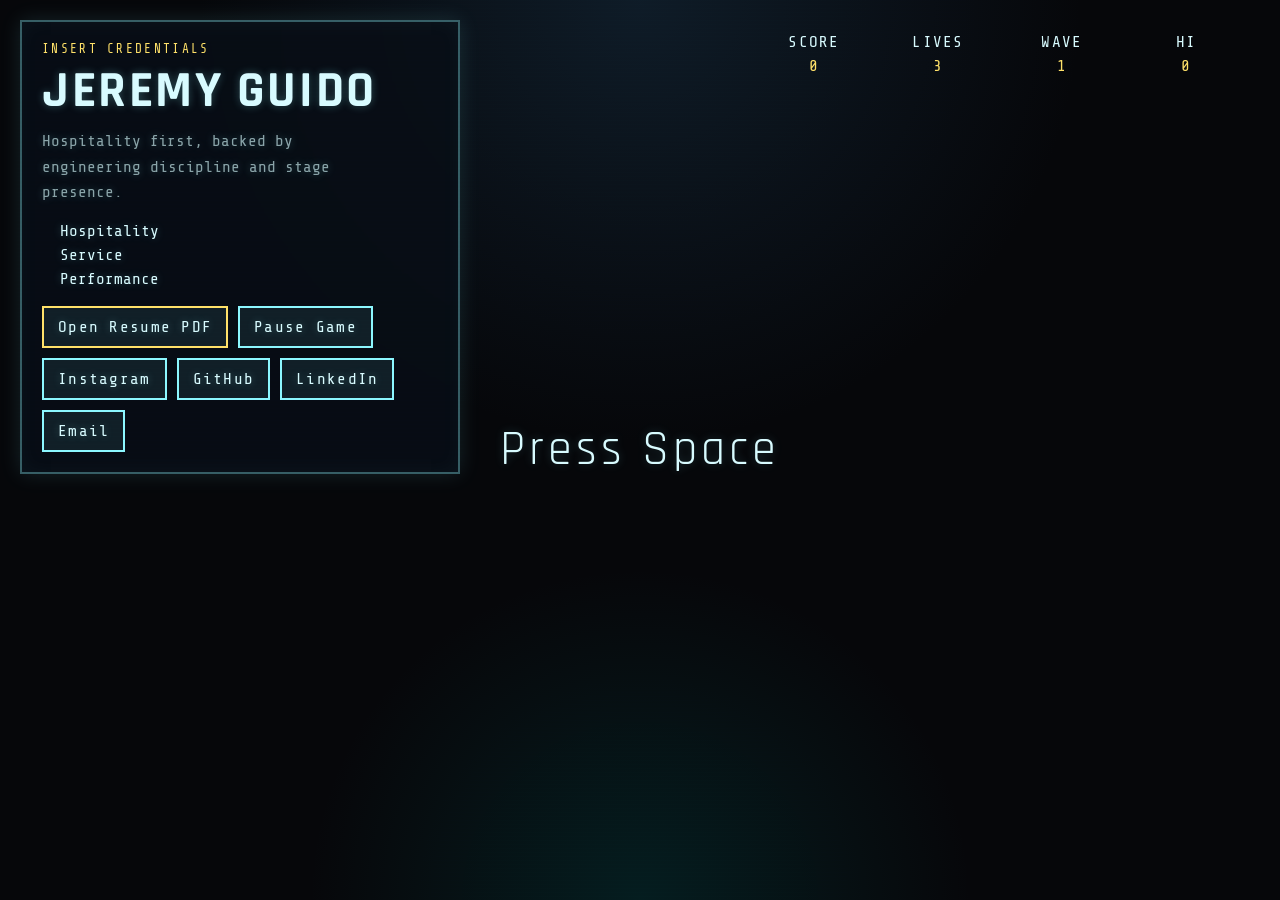
==== index.html @ 086bfe65 "making a new one" ====
<!DOCTYPE html>
<html lang="en">
<head>
  <meta charset="UTF-8" />
  <meta name="viewport" content="width=device-width, initial-scale=1.0" />
  <title>Jeremy Guido | Retro Resume Arcade</title>

  <!-- Fonts -->
  <link href="https://fonts.googleapis.com/css2?family=Share+Tech+Mono&family=Rajdhani:wght@300;400;500;600&display=swap" rel="stylesheet">

  <!-- CSS -->
  <link rel="stylesheet" href="./assets/css/tokens.css" />
  <link rel="stylesheet" href="./assets/css/base.css" />
  <link rel="stylesheet" href="./assets/css/page-index.css" />
</head>

<body class="scanlines site-index">
  <!-- GAME CANVAS -->
  <canvas id="game"></canvas>

  <!-- HUD -->
  <div class="hud">
    <section class="panel">
      <div class="eyebrow">INSERT CREDENTIALS</div>
      <h1>JEREMY GUIDO</h1>

      <p>
        Hospitality first, backed by engineering discipline and stage presence.
      </p>

      <ul>
        <li>Hospitality</li>
        <li>Service</li>
        <li>Performance</li>
      </ul>

      <div class="links">
        <a class="btn alt" href="assets/resume.pdf" target="_blank" rel="noopener noreferrer">
          Open Resume PDF
        </a>

        <a class="btn" href="#" id="togglePause">
          Pause Game
        </a>

        <a class="btn" href="https://www.instagram.com/nopwron" target="_blank" rel="noopener noreferrer">
          Instagram
        </a>

        <a class="btn" href="https://github.com/nopwron" target="_blank" rel="noopener noreferrer">
          GitHub
        </a>

        <a class="btn" href="https://www.linkedin.com/in/jeremy-guido" target="_blank" rel="noopener noreferrer">
          LinkedIn
        </a>

        <a class="btn" href="mailto:jeremy.a.guido@gmail.com">
          Email
        </a>
      </div>
    </section>

    <div class="right">
      <div class="topbar">
        <div>SCORE<br><span id="score">0</span></div>
        <div>LIVES<br><span id="lives">3</span></div>
        <div>WAVE<br><span id="wave">1</span></div>
        <div>HI<br><span id="highScore">0</span></div>
      </div>
    </div>
  </div>

  <!-- CENTER MESSAGE -->
  <div id="centerMessage" class="center-message">
    <div>Press Space</div>
  </div>

  <!-- JS -->
  <script src="./assets/js/asteroids.js"></script>
</body>
</html>
---- assets/css/tokens.css ----
:root {
  /* Core palette, driven by the current index */
  --bg: #06070a;
  --panel: rgba(8, 14, 22, 0.88);
  --line: #8cf7ff;
  --line-dim: rgba(140, 247, 255, 0.35);
  --text: #d8fbff;
  --accent: #ffe169;
  --danger: #ff7a7a;

  /* Extended palette for deeper pages, derived from the index mood */
  --bg-alt: #0b1118;
  --bg-panel: rgba(11, 17, 24, 0.94);
  --bg-panel-soft: rgba(140, 247, 255, 0.04);
  --text-dim: rgba(216, 251, 255, 0.62);
  --text-faint: rgba(216, 251, 255, 0.42);
  --border-soft: rgba(140, 247, 255, 0.16);
  --border-strong: rgba(140, 247, 255, 0.28);
  --accent-dim: rgba(255, 225, 105, 0.42);
  --accent-soft: rgba(255, 225, 105, 0.08);

  /* Atmospheric gradients */
  --bg-glow-top: rgba(31, 66, 95, 0.35);
  --bg-glow-bottom: rgba(0, 128, 128, 0.18);

  /* Typography */
  --mono: "Share Tech Mono", "Courier New", Courier, monospace;
  --sans: "Rajdhani", sans-serif;

  /* Common spacing */
  --space-1: 4px;
  --space-2: 8px;
  --space-3: 10px;
  --space-4: 12px;
  --space-5: 16px;
  --space-6: 20px;
  --space-7: 24px;
  --space-8: 32px;

  /* Common motion */
  --transition-fast: 0.2s;
}
---- assets/css/base.css ----
/* ─────────────────────────────
   RESET + GLOBAL
───────────────────────────── */

*,
*::before,
*::after {
  box-sizing: border-box;
  margin: 0;
  padding: 0;
}

html {
  height: 100%;
  scroll-behavior: smooth;
}

body {
  min-height: 100%;
  background:
    radial-gradient(circle at top, var(--bg-glow-top), transparent 40%),
    radial-gradient(circle at bottom, var(--bg-glow-bottom), transparent 30%),
    var(--bg);
  color: var(--text);
  font-family: var(--mono);
  overflow-x: hidden;
}

/* ─────────────────────────────
   CANVAS (GAME + STARS)
───────────────────────────── */

canvas {
  position: fixed;
  inset: 0;
  width: 100vw;
  height: 100vh;
  display: block;
  z-index: 0;
}

/* ─────────────────────────────
   SCANLINES OVERLAY
───────────────────────────── */

.scanlines::before {
  content: "";
  position: fixed;
  inset: 0;
  pointer-events: none;
  background: repeating-linear-gradient(
    to bottom,
    rgba(255, 255, 255, 0.03) 0px,
    rgba(255, 255, 255, 0.03) 1px,
    transparent 2px,
    transparent 4px
  );
  mix-blend-mode: soft-light;
  opacity: 0.4;
  z-index: 3;
}

/* ─────────────────────────────
   TYPOGRAPHY
───────────────────────────── */

h1, h2, h3 {
  font-family: var(--sans);
  letter-spacing: 0.05em;
}

p {
  line-height: 1.6;
  color: var(--text-dim);
}

ul {
  list-style: none;
}

/* ─────────────────────────────
   BUTTON SYSTEM
───────────────────────────── */

.btn {
  display: inline-block;
  padding: 10px 14px;
  border: 2px solid var(--line);
  color: var(--text);
  text-decoration: none;
  background: rgba(140, 247, 255, 0.08);
  font-family: var(--mono);
  letter-spacing: 0.08em;
  transition: background var(--transition-fast),
              color var(--transition-fast),
              border-color var(--transition-fast);
}

.btn:hover {
  background: var(--line);
  color: var(--bg);
}

.btn.alt {
  border-color: var(--accent);
}

.btn.alt:hover {
  background: var(--accent);
  color: var(--bg);
}

/* ─────────────────────────────
   PANELS / SURFACES
───────────────────────────── */

.panel {
  background: var(--panel);
  border: 2px solid var(--line-dim);
  box-shadow:
    0 0 20px rgba(140, 247, 255, 0.12),
    inset 0 0 20px rgba(140, 247, 255, 0.04);
  backdrop-filter: blur(4px);
}

.surface {
  background: var(--bg-panel);
  border: 1px solid var(--border-soft);
}

/* ─────────────────────────────
   TEXT EFFECTS
───────────────────────────── */

.glow-text {
  text-shadow: 0 0 8px rgba(140, 247, 255, 0.28);
}

/* ─────────────────────────────
   UTILITIES
───────────────────────────── */

.hidden {
  display: none !important;
}

.center-message {
  position: fixed;
  left: 50%;
  top: 50%;
  transform: translate(-50%, -50%);
  text-align: center;
  z-index: 2;
}

/* ─────────────────────────────
   HUD BASE (SHARED)
───────────────────────────── */

.hud {
  position: fixed;
  z-index: 2;
}

.hud-bar {
  position: fixed;
  top: 0;
  left: 0;
  right: 0;
  height: 56px;
  display: flex;
  align-items: center;
  justify-content: space-between;
  padding: 0 var(--space-7);
  background: var(--bg-panel);
  border-bottom: 1px solid var(--border-soft);
  backdrop-filter: blur(4px);
  font-size: 11px;
  letter-spacing: 0.15em;
}

/* ─────────────────────────────
   LINKS
───────────────────────────── */

a {
  color: inherit;
}

/* ─────────────────────────────
   MOBILE BEHAVIOR
───────────────────────────── */

@media (max-width: 980px) {
  body {
    overflow: auto;
  }
}
---- assets/css/page-index.css ----
/* ─────────────────────────────
   INDEX PAGE LAYOUT
───────────────────────────── */

body.site-index,
body.scanlines {
  overflow: hidden;
}

/* Full-page HUD grid used by the landing page */
.hud {
  position: fixed;
  inset: 0;
  z-index: 2;
  display: grid;
  grid-template-columns: minmax(280px, 440px) minmax(280px, 1fr);
  gap: 20px;
  padding: 20px;
  pointer-events: none;
}

/* Left credential panel */
.panel {
  align-self: start;
  padding: 20px;
  pointer-events: auto;
}

.panel h1,
.panel h2,
.panel p,
.panel li,
.panel a {
  text-shadow: 0 0 8px rgba(140, 247, 255, 0.28);
}

.panel h1 {
  font-size: clamp(2rem, 4vw, 3.5rem);
  line-height: 1;
  margin-bottom: 12px;
}

.panel p {
  max-width: 34ch;
}

.panel ul {
  margin-top: 16px;
  padding-left: 18px;
}

.panel li {
  margin-bottom: 6px;
  color: var(--text);
}

/* Accent eyebrow */
.eyebrow {
  color: var(--accent);
  letter-spacing: 0.18em;
  font-size: 0.8rem;
  margin-bottom: 10px;
}

/* Link cluster */
.links {
  display: flex;
  flex-wrap: wrap;
  gap: 10px;
  margin-top: 18px;
}

/* Right score area */
.right {
  display: flex;
  justify-content: flex-end;
  align-items: flex-start;
}

.topbar {
  min-width: min(520px, 100%);
  display: grid;
  grid-template-columns: repeat(4, 1fr);
  text-align: center;
  padding: 12px;
  pointer-events: auto;
}

.topbar div {
  color: var(--text);
  line-height: 1.35;
  letter-spacing: 0.08em;
}

.topbar span {
  display: inline-block;
  margin-top: 2px;
  color: var(--accent);
}

/* Center launch prompt */
.center-message {
  position: fixed;
  left: 50%;
  top: 50%;
  transform: translate(-50%, -50%);
  text-align: center;
  z-index: 2;
  color: var(--text);
  text-shadow: 0 0 10px rgba(140, 247, 255, 0.22);
}

.center-message .big,
.center-message > div:first-child {
  font-family: var(--sans);
  font-size: clamp(1.8rem, 4vw, 3rem);
  letter-spacing: 0.08em;
}

.center-message .small {
  margin-top: 8px;
  color: var(--text-dim);
  font-size: 0.9rem;
  line-height: 1.5;
}

/* Mobile: keep the panel, lose the game chrome */
@media (max-width: 980px) {
  body.site-index,
  body.scanlines {
    overflow: auto;
  }

  .hud {
    grid-template-columns: 1fr;
    padding: 12px;
  }

  .panel {
    max-width: 680px;
    margin: 0 auto;
  }

  .right {
    display: block;
  }

  .links {
    flex-direction: column;
  }

  .btn {
    width: 100%;
  }
}
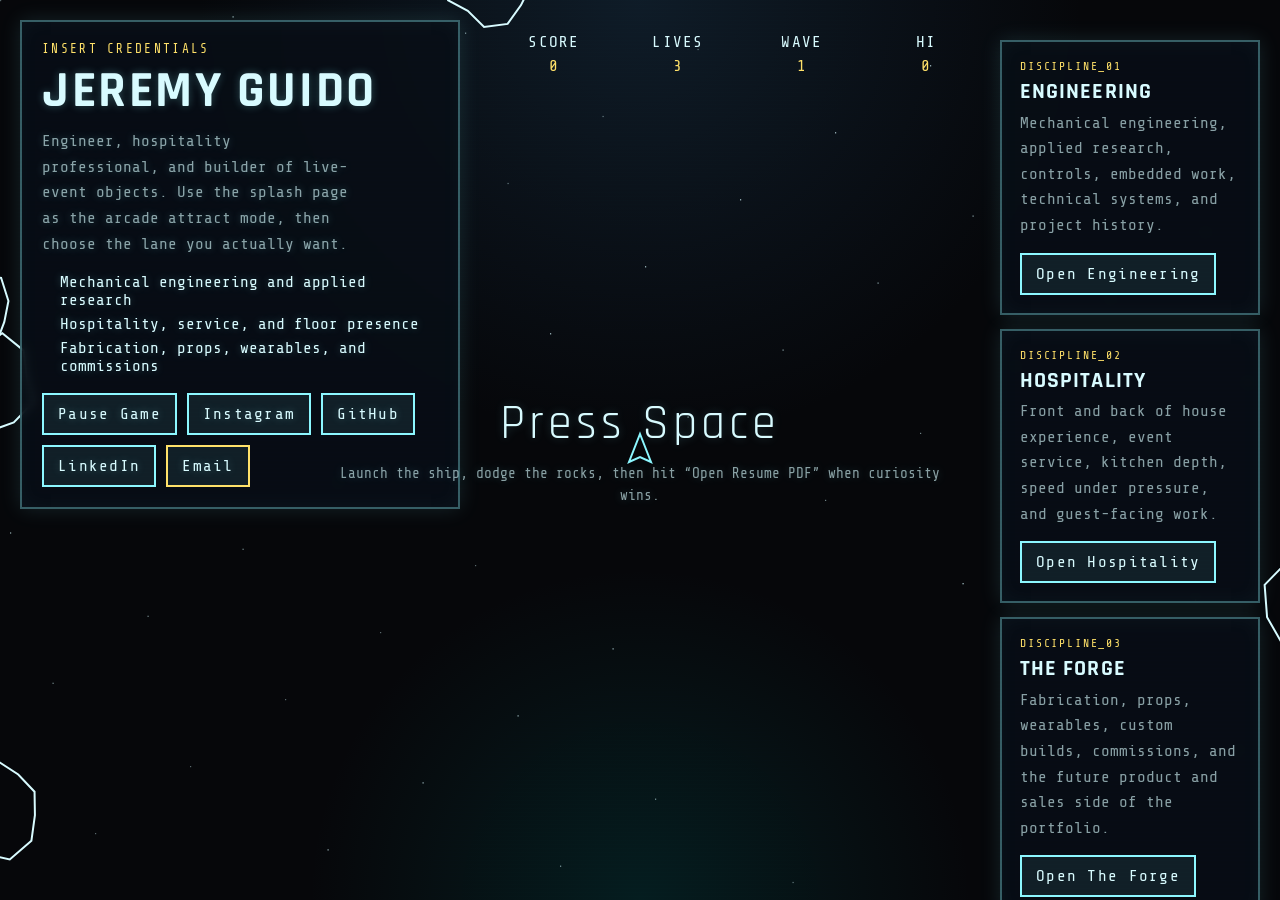
==== commit dcf1dd6c: "updated slpash page" ====
--- a/index.html
+++ b/index.html
@@ -5,59 +5,38 @@
   <meta name="viewport" content="width=device-width, initial-scale=1.0" />
   <title>Jeremy Guido | Retro Resume Arcade</title>
 
-  <!-- Fonts -->
   <link href="https://fonts.googleapis.com/css2?family=Share+Tech+Mono&family=Rajdhani:wght@300;400;500;600&display=swap" rel="stylesheet">
 
-  <!-- CSS -->
   <link rel="stylesheet" href="./assets/css/tokens.css" />
   <link rel="stylesheet" href="./assets/css/base.css" />
   <link rel="stylesheet" href="./assets/css/page-index.css" />
 </head>
 
 <body class="scanlines site-index">
-  <!-- GAME CANVAS -->
   <canvas id="game"></canvas>
 
-  <!-- HUD -->
   <div class="hud">
     <section class="panel">
       <div class="eyebrow">INSERT CREDENTIALS</div>
       <h1>JEREMY GUIDO</h1>
 
       <p>
-        Hospitality first, backed by engineering discipline and stage presence.
+        Engineer, hospitality professional, and builder of live-event objects.
+        Use the splash page as the arcade attract mode, then choose the lane you actually want.
       </p>
 
       <ul>
-        <li>Hospitality</li>
-        <li>Service</li>
-        <li>Performance</li>
+        <li>Mechanical engineering and applied research</li>
+        <li>Hospitality, service, and floor presence</li>
+        <li>Fabrication, props, wearables, and commissions</li>
       </ul>
 
       <div class="links">
-        <a class="btn alt" href="assets/resume.pdf" target="_blank" rel="noopener noreferrer">
-          Open Resume PDF
-        </a>
-
-        <a class="btn" href="#" id="togglePause">
-          Pause Game
-        </a>
-
-        <a class="btn" href="https://www.instagram.com/nopwron" target="_blank" rel="noopener noreferrer">
-          Instagram
-        </a>
-
-        <a class="btn" href="https://github.com/nopwron" target="_blank" rel="noopener noreferrer">
-          GitHub
-        </a>
-
-        <a class="btn" href="https://www.linkedin.com/in/jeremy-guido" target="_blank" rel="noopener noreferrer">
-          LinkedIn
-        </a>
-
-        <a class="btn" href="mailto:jeremy.a.guido@gmail.com">
-          Email
-        </a>
+        <a class="btn" href="#" id="togglePause">Pause Game</a>
+        <a class="btn" href="https://www.instagram.com/nopwron" target="_blank" rel="noopener noreferrer">Instagram</a>
+        <a class="btn" href="https://github.com/nopwron" target="_blank" rel="noopener noreferrer">GitHub</a>
+        <a class="btn" href="https://www.linkedin.com/in/jeremy-guido" target="_blank" rel="noopener noreferrer">LinkedIn</a>
+        <a class="btn alt" href="mailto:jeremy.a.guido@gmail.com">Email</a>
       </div>
     </section>
 
@@ -68,15 +47,47 @@
         <div>WAVE<br><span id="wave">1</span></div>
         <div>HI<br><span id="highScore">0</span></div>
       </div>
+
+      <section class="discipline-panel">
+        <div class="discipline-list">
+          <article class="discipline-card">
+            <div class="discipline-code">DISCIPLINE_01</div>
+            <h2>ENGINEERING</h2>
+            <p>
+              Mechanical engineering, applied research, controls, embedded work,
+              technical systems, and project history.
+            </p>
+            <a class="btn" href="./engineering/engineering.html">Open Engineering</a>
+          </article>
+
+          <article class="discipline-card">
+            <div class="discipline-code">DISCIPLINE_02</div>
+            <h2>HOSPITALITY</h2>
+            <p>
+              Front and back of house experience, event service, kitchen depth,
+              speed under pressure, and guest-facing work.
+            </p>
+            <a class="btn" href="./hospitality/hospitality.html">Open Hospitality</a>
+          </article>
+
+          <article class="discipline-card">
+            <div class="discipline-code">DISCIPLINE_03</div>
+            <h2>THE FORGE</h2>
+            <p>
+              Fabrication, props, wearables, custom builds, commissions, and the
+              future product and sales side of the portfolio.
+            </p>
+            <a class="btn" href="./forge/forge.html">Open The Forge</a>
+          </article>
+        </div>
+      </section>
     </div>
   </div>
 
-  <!-- CENTER MESSAGE -->
   <div id="centerMessage" class="center-message">
     <div>Press Space</div>
   </div>
 
-  <!-- JS -->
   <script src="./assets/js/asteroids.js"></script>
 </body>
 </html>
--- a/assets/css/page-index.css
+++ b/assets/css/page-index.css
@@ -153,3 +153,56 @@
     width: 100%;
   }
 }
+
+.discipline-panel {
+  margin-top: 20px;
+  pointer-events: auto;
+}
+
+.discipline-list {
+  display: grid;
+  gap: 14px;
+}
+
+.discipline-card {
+  background: var(--panel);
+  border: 2px solid var(--line-dim);
+  box-shadow:
+    0 0 20px rgba(140, 247, 255, 0.12),
+    inset 0 0 20px rgba(140, 247, 255, 0.04);
+  backdrop-filter: blur(4px);
+  padding: 18px;
+}
+
+.discipline-code {
+  color: var(--accent);
+  letter-spacing: 0.16em;
+  font-size: 0.72rem;
+  margin-bottom: 8px;
+}
+
+.discipline-card h2 {
+  margin-bottom: 8px;
+  font-size: 1.35rem;
+  line-height: 1;
+  color: var(--text);
+}
+
+.discipline-card p {
+  margin-bottom: 14px;
+  max-width: 42ch;
+}
+
+.discipline-card .btn {
+  width: auto;
+}
+
+@media (max-width: 980px) {
+  .discipline-panel {
+    margin-top: 14px;
+  }
+
+  .discipline-card .btn {
+    width: 100%;
+  }
+}
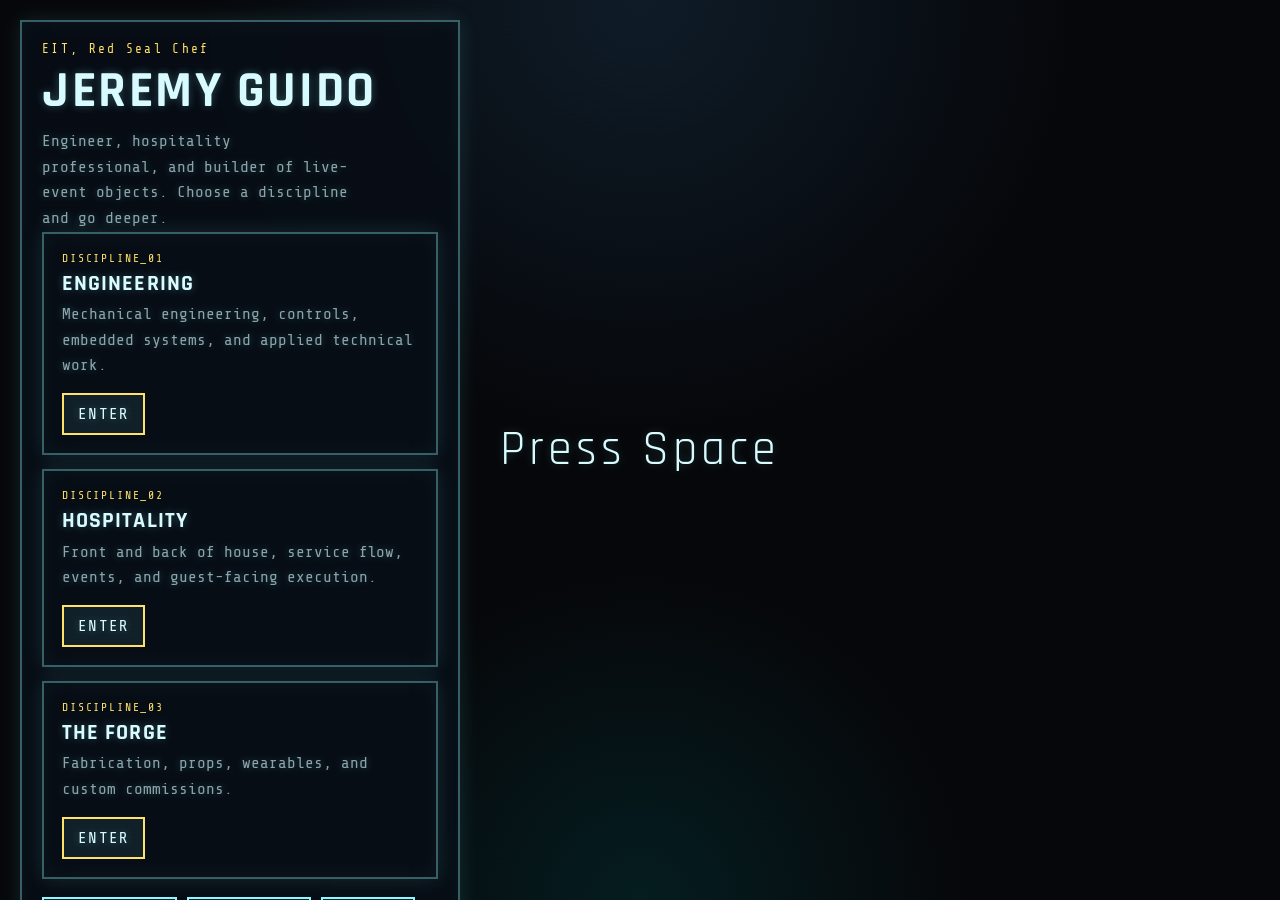
==== commit cc09e34c: "new changes" ====
--- a/index.html
+++ b/index.html
@@ -17,70 +17,51 @@
 
   <div class="hud">
     <section class="panel">
-      <div class="eyebrow">INSERT CREDENTIALS</div>
-      <h1>JEREMY GUIDO</h1>
+  <div class="eyebrow">EIT, Red Seal Chef</div>
+  <h1>JEREMY GUIDO</h1>
 
+  <p>
+    Engineer, hospitality professional, and builder of live-event objects.
+    Choose a discipline and go deeper.
+  </p>
+
+  <div class="discipline-list">
+    <article class="discipline-card engineering">
+      <div class="discipline-code">DISCIPLINE_01</div>
+      <h2>ENGINEERING</h2>
       <p>
-        Engineer, hospitality professional, and builder of live-event objects.
-        Use the splash page as the arcade attract mode, then choose the lane you actually want.
+        Mechanical engineering, controls, embedded systems, and applied technical work.
       </p>
+      <a class="btn alt" href="./engineering/engineering.html">ENTER</a>
+    </article>
 
-      <ul>
-        <li>Mechanical engineering and applied research</li>
-        <li>Hospitality, service, and floor presence</li>
-        <li>Fabrication, props, wearables, and commissions</li>
-      </ul>
+    <article class="discipline-card hospitality">
+      <div class="discipline-code">DISCIPLINE_02</div>
+      <h2>HOSPITALITY</h2>
+      <p>
+        Front and back of house, service flow, events, and guest-facing execution.
+      </p>
+      <a class="btn alt" href="./hospitality/hospitality.html">ENTER</a>
+    </article>
 
-      <div class="links">
-        <a class="btn" href="#" id="togglePause">Pause Game</a>
-        <a class="btn" href="https://www.instagram.com/nopwron" target="_blank" rel="noopener noreferrer">Instagram</a>
-        <a class="btn" href="https://github.com/nopwron" target="_blank" rel="noopener noreferrer">GitHub</a>
-        <a class="btn" href="https://www.linkedin.com/in/jeremy-guido" target="_blank" rel="noopener noreferrer">LinkedIn</a>
-        <a class="btn alt" href="mailto:jeremy.a.guido@gmail.com">Email</a>
-      </div>
-    </section>
+    <article class="discipline-card forge">
+      <div class="discipline-code">DISCIPLINE_03</div>
+      <h2>THE FORGE</h2>
+      <p>
+        Fabrication, props, wearables, and custom commissions.
+      </p>
+      <a class="btn alt" href="./forge/forge.html">ENTER</a>
+    </article>
+  </div>
 
-    <div class="right">
-      <div class="topbar">
-        <div>SCORE<br><span id="score">0</span></div>
-        <div>LIVES<br><span id="lives">3</span></div>
-        <div>WAVE<br><span id="wave">1</span></div>
-        <div>HI<br><span id="highScore">0</span></div>
-      </div>
-
-      <section class="discipline-panel">
-        <div class="discipline-list">
-          <article class="discipline-card">
-            <div class="discipline-code">DISCIPLINE_01</div>
-            <h2>ENGINEERING</h2>
-            <p>
-              Mechanical engineering, applied research, controls, embedded work,
-              technical systems, and project history.
-            </p>
-            <a class="btn" href="./engineering/engineering.html">Open Engineering</a>
-          </article>
-
-          <article class="discipline-card">
-            <div class="discipline-code">DISCIPLINE_02</div>
-            <h2>HOSPITALITY</h2>
-            <p>
-              Front and back of house experience, event service, kitchen depth,
-              speed under pressure, and guest-facing work.
-            </p>
-            <a class="btn" href="./hospitality/hospitality.html">Open Hospitality</a>
-          </article>
-
-          <article class="discipline-card">
-            <div class="discipline-code">DISCIPLINE_03</div>
-            <h2>THE FORGE</h2>
-            <p>
-              Fabrication, props, wearables, custom builds, commissions, and the
-              future product and sales side of the portfolio.
-            </p>
-            <a class="btn" href="./forge/forge.html">Open The Forge</a>
-          </article>
-        </div>
-      </section>
+  <div class="links">
+    <a class="btn" href="#" id="togglePause">Pause Game</a>
+    <a class="btn" href="https://www.instagram.com/nopwron" target="_blank" rel="noopener noreferrer">Instagram</a>
+    <a class="btn" href="https://github.com/nopwron" target="_blank" rel="noopener noreferrer">GitHub</a>
+    <a class="btn" href="https://www.linkedin.com/in/jeremy-guido" target="_blank" rel="noopener noreferrer">LinkedIn</a>
+    <a class="btn" href="mailto:jeremy.a.guido@gmail.com">Email</a>
+  </div>
+</section>
     </div>
   </div>
 
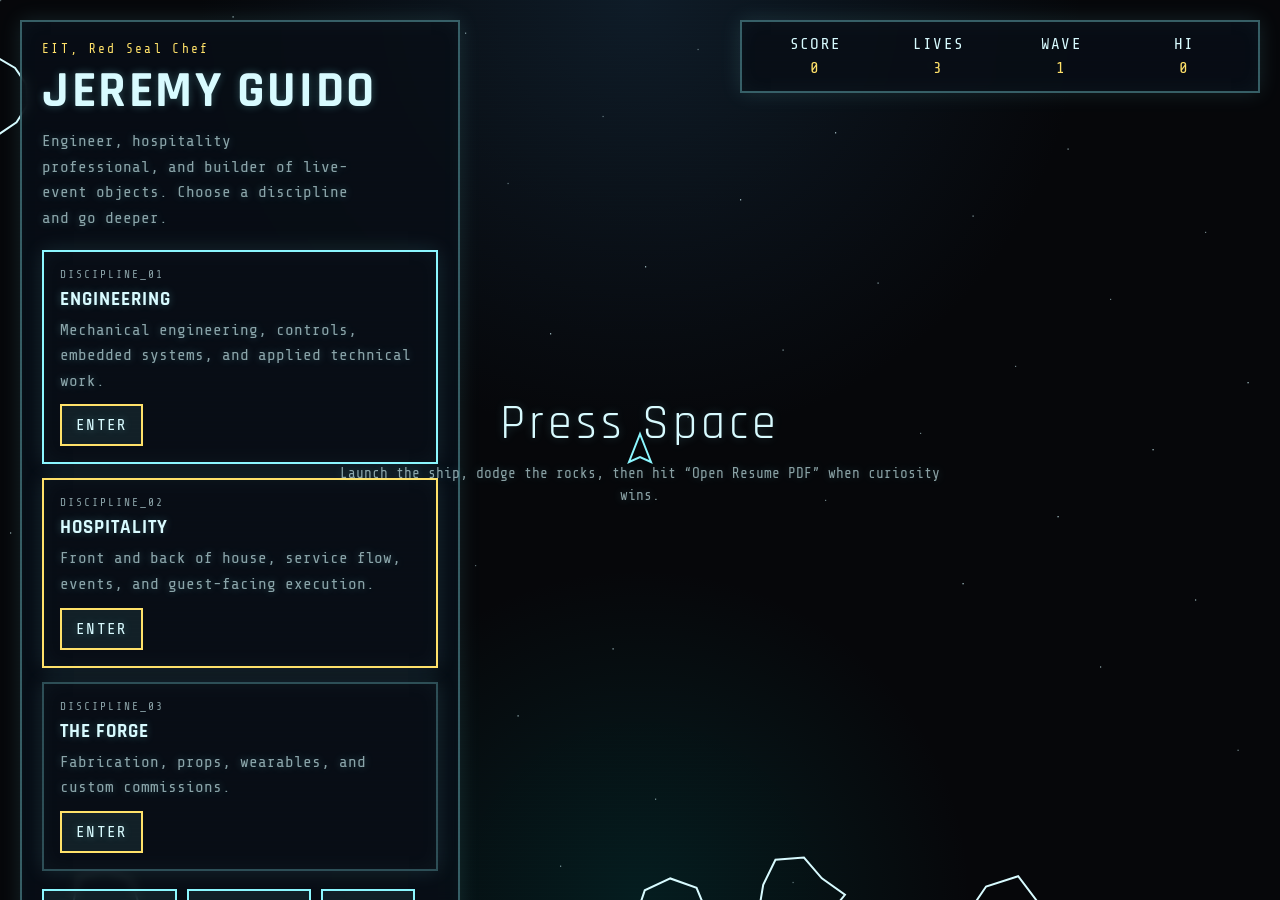
==== commit 24a705c2: "more things" ====
--- a/index.html
+++ b/index.html
@@ -6,7 +6,6 @@
   <title>Jeremy Guido | Retro Resume Arcade</title>
 
   <link href="https://fonts.googleapis.com/css2?family=Share+Tech+Mono&family=Rajdhani:wght@300;400;500;600&display=swap" rel="stylesheet">
-
   <link rel="stylesheet" href="./assets/css/tokens.css" />
   <link rel="stylesheet" href="./assets/css/base.css" />
   <link rel="stylesheet" href="./assets/css/page-index.css" />
@@ -17,51 +16,59 @@
 
   <div class="hud">
     <section class="panel">
-  <div class="eyebrow">EIT, Red Seal Chef</div>
-  <h1>JEREMY GUIDO</h1>
+      <div class="eyebrow">EIT, Red Seal Chef</div>
+      <h1>JEREMY GUIDO</h1>
 
-  <p>
-    Engineer, hospitality professional, and builder of live-event objects.
-    Choose a discipline and go deeper.
-  </p>
+      <p>
+        Engineer, hospitality professional, and builder of live-event objects.
+        Choose a discipline and go deeper.
+      </p>
 
-  <div class="discipline-list">
-    <article class="discipline-card engineering">
-      <div class="discipline-code">DISCIPLINE_01</div>
-      <h2>ENGINEERING</h2>
-      <p>
-        Mechanical engineering, controls, embedded systems, and applied technical work.
-      </p>
-      <a class="btn alt" href="./engineering/engineering.html">ENTER</a>
-    </article>
+      <div class="discipline-list">
+        <article class="discipline-card engineering">
+          <div class="discipline-code">DISCIPLINE_01</div>
+          <h2>ENGINEERING</h2>
+          <p>
+            Mechanical engineering, controls, embedded systems, and applied technical work.
+          </p>
+          <a class="btn alt" href="./engineering/engineering.html">ENTER</a>
+        </article>
 
-    <article class="discipline-card hospitality">
-      <div class="discipline-code">DISCIPLINE_02</div>
-      <h2>HOSPITALITY</h2>
-      <p>
-        Front and back of house, service flow, events, and guest-facing execution.
-      </p>
-      <a class="btn alt" href="./hospitality/hospitality.html">ENTER</a>
-    </article>
+        <article class="discipline-card hospitality">
+          <div class="discipline-code">DISCIPLINE_02</div>
+          <h2>HOSPITALITY</h2>
+          <p>
+            Front and back of house, service flow, events, and guest-facing execution.
+          </p>
+          <a class="btn alt" href="./hospitality/hospitality.html">ENTER</a>
+        </article>
 
-    <article class="discipline-card forge">
-      <div class="discipline-code">DISCIPLINE_03</div>
-      <h2>THE FORGE</h2>
-      <p>
-        Fabrication, props, wearables, and custom commissions.
-      </p>
-      <a class="btn alt" href="./forge/forge.html">ENTER</a>
-    </article>
-  </div>
+        <article class="discipline-card forge">
+          <div class="discipline-code">DISCIPLINE_03</div>
+          <h2>THE FORGE</h2>
+          <p>
+            Fabrication, props, wearables, and custom commissions.
+          </p>
+          <a class="btn alt" href="./forge/forge.html">ENTER</a>
+        </article>
+      </div>
 
-  <div class="links">
-    <a class="btn" href="#" id="togglePause">Pause Game</a>
-    <a class="btn" href="https://www.instagram.com/nopwron" target="_blank" rel="noopener noreferrer">Instagram</a>
-    <a class="btn" href="https://github.com/nopwron" target="_blank" rel="noopener noreferrer">GitHub</a>
-    <a class="btn" href="https://www.linkedin.com/in/jeremy-guido" target="_blank" rel="noopener noreferrer">LinkedIn</a>
-    <a class="btn" href="mailto:jeremy.a.guido@gmail.com">Email</a>
-  </div>
-</section>
+      <div class="links">
+        <a class="btn" href="#" id="togglePause">Pause Game</a>
+        <a class="btn" href="https://www.instagram.com/nopwron" target="_blank" rel="noopener noreferrer">Instagram</a>
+        <a class="btn" href="https://github.com/nopwron" target="_blank" rel="noopener noreferrer">GitHub</a>
+        <a class="btn" href="https://www.linkedin.com/in/jeremy-guido" target="_blank" rel="noopener noreferrer">LinkedIn</a>
+        <a class="btn" href="mailto:jeremy.a.guido@gmail.com">Email</a>
+      </div>
+    </section>
+
+    <div class="right">
+      <div class="topbar panel">
+        <div>SCORE<br><span id="score">0</span></div>
+        <div>LIVES<br><span id="lives">3</span></div>
+        <div>WAVE<br><span id="wave">1</span></div>
+        <div>HI<br><span id="highScore">0</span></div>
+      </div>
     </div>
   </div>
 
--- a/assets/css/page-index.css
+++ b/assets/css/page-index.css
@@ -2,9 +2,14 @@
    INDEX PAGE LAYOUT
 ───────────────────────────── */
 
-body.site-index,
+body.site-index {
+  min-height: 100vh;
+  overflow-x: hidden;
+  overflow-y: auto;
+}
+
 body.scanlines {
-  overflow: hidden;
+  overflow-x: hidden;
 }
 
 /* Full-page HUD grid used by the landing page */
@@ -13,7 +18,7 @@
   inset: 0;
   z-index: 2;
   display: grid;
-  grid-template-columns: minmax(280px, 440px) minmax(280px, 1fr);
+  grid-template-columns: minmax(320px, 440px) minmax(280px, 1fr);
   gap: 20px;
   padding: 20px;
   pointer-events: none;
@@ -42,16 +47,6 @@
 
 .panel p {
   max-width: 34ch;
-}
-
-.panel ul {
-  margin-top: 16px;
-  padding-left: 18px;
-}
-
-.panel li {
-  margin-bottom: 6px;
-  color: var(--text);
 }
 
 /* Accent eyebrow */
@@ -124,7 +119,52 @@
   line-height: 1.5;
 }
 
-/* Mobile: keep the panel, lose the game chrome */
+/* Discipline cards */
+.discipline-list {
+  display: grid;
+  gap: 14px;
+  margin-top: 18px;
+}
+
+.discipline-card {
+  padding: 16px;
+  background: var(--panel);
+  border: 2px solid var(--line-dim);
+  box-shadow:
+    0 0 20px rgba(140, 247, 255, 0.12),
+    inset 0 0 20px rgba(140, 247, 255, 0.04);
+}
+
+.discipline-code {
+  font-size: 0.7rem;
+  letter-spacing: 0.18em;
+  margin-bottom: 6px;
+  color: var(--text-dim);
+}
+
+.discipline-card h2 {
+  font-size: 1.2rem;
+  margin-bottom: 6px;
+}
+
+.discipline-card p {
+  margin-bottom: 10px;
+  max-width: 42ch;
+}
+
+.discipline-card.engineering {
+  border-color: var(--line);
+}
+
+.discipline-card.hospitality {
+  border-color: var(--accent);
+}
+
+.discipline-card.forge {
+  border-color: var(--border-strong);
+}
+
+/* Mobile */
 @media (max-width: 980px) {
   body.site-index,
   body.scanlines {
@@ -132,6 +172,8 @@
   }
 
   .hud {
+    position: relative;
+    inset: auto;
     grid-template-columns: 1fr;
     padding: 12px;
   }
@@ -142,66 +184,14 @@
   }
 
   .right {
-    display: block;
+    display: none;
   }
 
   .links {
     flex-direction: column;
   }
 
-  .btn {
-    width: 100%;
-  }
-}
-
-.discipline-panel {
-  margin-top: 20px;
-  pointer-events: auto;
-}
-
-.discipline-list {
-  display: grid;
-  gap: 14px;
-}
-
-.discipline-card {
-  background: var(--panel);
-  border: 2px solid var(--line-dim);
-  box-shadow:
-    0 0 20px rgba(140, 247, 255, 0.12),
-    inset 0 0 20px rgba(140, 247, 255, 0.04);
-  backdrop-filter: blur(4px);
-  padding: 18px;
-}
-
-.discipline-code {
-  color: var(--accent);
-  letter-spacing: 0.16em;
-  font-size: 0.72rem;
-  margin-bottom: 8px;
-}
-
-.discipline-card h2 {
-  margin-bottom: 8px;
-  font-size: 1.35rem;
-  line-height: 1;
-  color: var(--text);
-}
-
-.discipline-card p {
-  margin-bottom: 14px;
-  max-width: 42ch;
-}
-
-.discipline-card .btn {
-  width: auto;
-}
-
-@media (max-width: 980px) {
-  .discipline-panel {
-    margin-top: 14px;
-  }
-
+  .btn,
   .discipline-card .btn {
     width: 100%;
   }
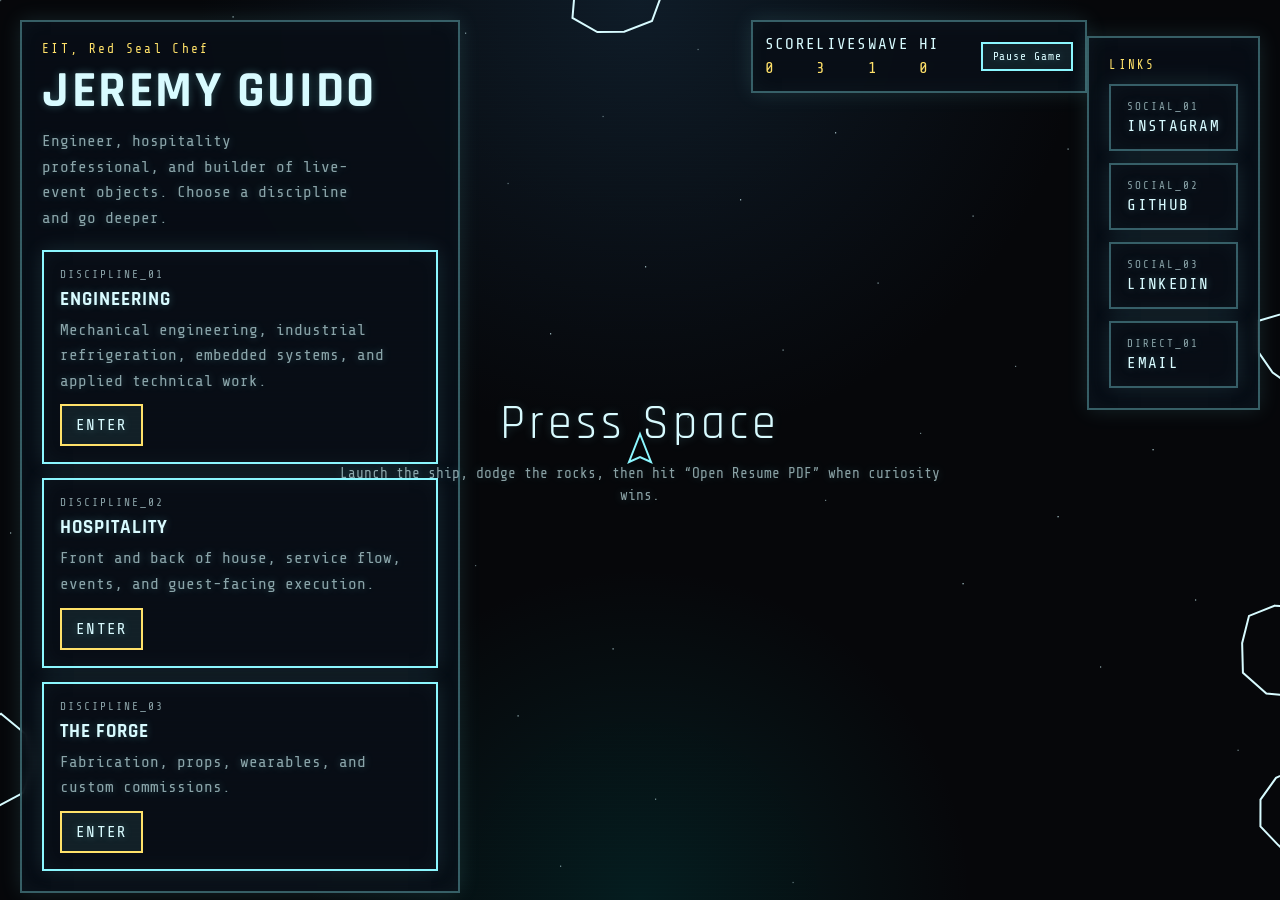
==== commit daf88bfc: "updating format" ====
--- a/index.html
+++ b/index.html
@@ -29,7 +29,7 @@
           <div class="discipline-code">DISCIPLINE_01</div>
           <h2>ENGINEERING</h2>
           <p>
-            Mechanical engineering, controls, embedded systems, and applied technical work.
+            Mechanical engineering, industrial refrigeration, embedded systems, and applied technical work.
           </p>
           <a class="btn alt" href="./engineering/engineering.html">ENTER</a>
         </article>
@@ -53,23 +53,45 @@
         </article>
       </div>
 
-      <div class="links">
-        <a class="btn" href="#" id="togglePause">Pause Game</a>
-        <a class="btn" href="https://www.instagram.com/nopwron" target="_blank" rel="noopener noreferrer">Instagram</a>
-        <a class="btn" href="https://github.com/nopwron" target="_blank" rel="noopener noreferrer">GitHub</a>
-        <a class="btn" href="https://www.linkedin.com/in/jeremy-guido" target="_blank" rel="noopener noreferrer">LinkedIn</a>
-        <a class="btn" href="mailto:jeremy.a.guido@gmail.com">Email</a>
-      </div>
+
     </section>
 
-    <div class="right">
-      <div class="topbar panel">
-        <div>SCORE<br><span id="score">0</span></div>
-        <div>LIVES<br><span id="lives">3</span></div>
-        <div>WAVE<br><span id="wave">1</span></div>
-        <div>HI<br><span id="highScore">0</span></div>
-      </div>
+<div class="right">
+  <div class="topbar panel">
+    <div>SCORE<br><span id="score">0</span></div>
+    <div>LIVES<br><span id="lives">3</span></div>
+    <div>WAVE<br><span id="wave">1</span></div>
+    <div>HI<br><span id="highScore">0</span></div>
+
+      <a class="btn hud-btn" href="#" id="togglePause">PAUSE</a>
+  </div>
+
+  <section class="contact-panel panel">
+    <div class="contact-label">LINKS</div>
+
+    <div class="contact-list">
+      <a class="contact-card" href="https://www.instagram.com/nopwron" target="_blank" rel="noopener noreferrer">
+        <span class="contact-code">SOCIAL_01</span>
+        <span class="contact-name">INSTAGRAM</span>
+      </a>
+
+      <a class="contact-card" href="https://github.com/nopwron" target="_blank" rel="noopener noreferrer">
+        <span class="contact-code">SOCIAL_02</span>
+        <span class="contact-name">GITHUB</span>
+      </a>
+
+      <a class="contact-card" href="https://www.linkedin.com/in/jeremy-guido" target="_blank" rel="noopener noreferrer">
+        <span class="contact-code">SOCIAL_03</span>
+        <span class="contact-name">LINKEDIN</span>
+      </a>
+
+      <a class="contact-card" href="mailto:jeremy.a.guido@gmail.com">
+        <span class="contact-code">DIRECT_01</span>
+        <span class="contact-name">EMAIL</span>
+      </a>
     </div>
+  </section>
+</div>
   </div>
 
   <div id="centerMessage" class="center-message">
--- a/assets/css/page-index.css
+++ b/assets/css/page-index.css
@@ -73,12 +73,16 @@
 }
 
 .topbar {
-  min-width: min(520px, 100%);
-  display: grid;
-  grid-template-columns: repeat(4, 1fr);
-  text-align: center;
+  display: grid;
+  grid-template-columns: repeat(4, 1fr) auto;
+  align-items: center;
   padding: 12px;
-  pointer-events: auto;
+}
+
+.hud-btn {
+  margin-left: 10px;
+  font-size: 0.7rem;
+  padding: 6px 10px;
 }
 
 .topbar div {
@@ -157,11 +161,11 @@
 }
 
 .discipline-card.hospitality {
-  border-color: var(--accent);
+  border-color: var(--line);
 }
 
 .discipline-card.forge {
-  border-color: var(--border-strong);
+  border-color: var(--line);
 }
 
 /* Mobile */
@@ -195,4 +199,58 @@
   .discipline-card .btn {
     width: 100%;
   }
+}
+
+.contact-panel {
+  margin-top: 16px;
+  pointer-events: auto;
+}
+
+.contact-label {
+  color: var(--accent);
+  letter-spacing: 0.18em;
+  font-size: 0.78rem;
+  margin-bottom: 12px;
+}
+
+.contact-list {
+  display: grid;
+  gap: 12px;
+}
+
+.contact-card {
+  display: block;
+  padding: 14px 16px;
+  text-decoration: none;
+  color: var(--text);
+  background: var(--panel);
+  border: 2px solid var(--line-dim);
+  box-shadow:
+    0 0 20px rgba(140, 247, 255, 0.12),
+    inset 0 0 20px rgba(140, 247, 255, 0.04);
+  transition: border-color var(--transition-fast), background var(--transition-fast);
+}
+
+.contact-card:hover {
+  border-color: var(--accent);
+}
+
+.contact-code {
+  display: block;
+  font-size: 0.68rem;
+  letter-spacing: 0.18em;
+  color: var(--text-dim);
+  margin-bottom: 4px;
+}
+
+.contact-name {
+  display: block;
+  font-size: 1rem;
+  letter-spacing: 0.08em;
+}
+
+@media (max-width: 980px) {
+  .contact-panel {
+    display: none;
+  }
 }
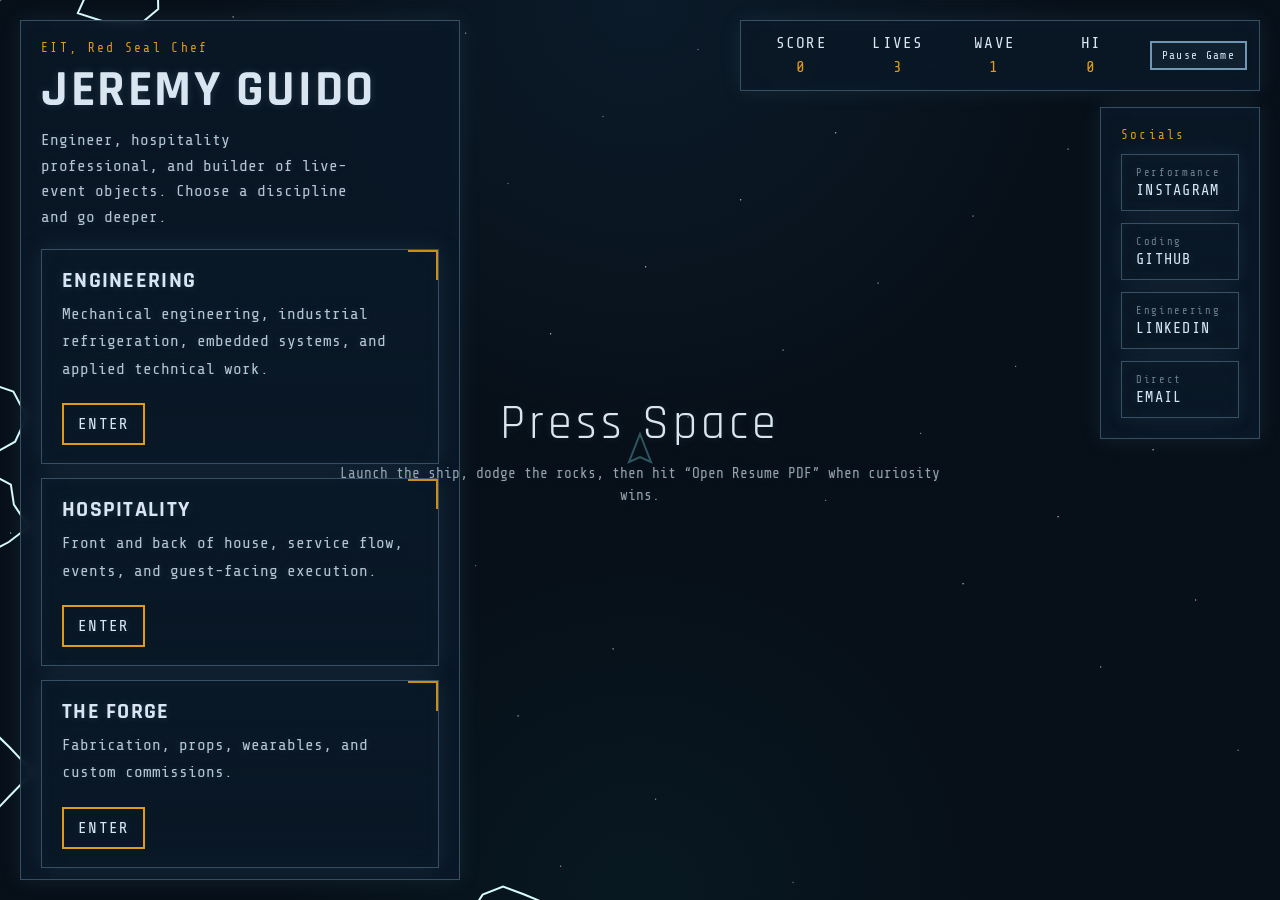
==== commit b686b3bd: "more visual updates" ====
--- a/index.html
+++ b/index.html
@@ -26,7 +26,7 @@
 
       <div class="discipline-list">
         <article class="discipline-card engineering">
-          <div class="discipline-code">DISCIPLINE_01</div>
+          <!-- <div class="discipline-code">DISCIPLINE_01</div> -->
           <h2>ENGINEERING</h2>
           <p>
             Mechanical engineering, industrial refrigeration, embedded systems, and applied technical work.
@@ -35,7 +35,7 @@
         </article>
 
         <article class="discipline-card hospitality">
-          <div class="discipline-code">DISCIPLINE_02</div>
+          <!-- <div class="discipline-code">DISCIPLINE_02</div> -->
           <h2>HOSPITALITY</h2>
           <p>
             Front and back of house, service flow, events, and guest-facing execution.
@@ -44,7 +44,7 @@
         </article>
 
         <article class="discipline-card forge">
-          <div class="discipline-code">DISCIPLINE_03</div>
+          <!-- <div class="discipline-code">DISCIPLINE_03</div> -->
           <h2>THE FORGE</h2>
           <p>
             Fabrication, props, wearables, and custom commissions.
@@ -67,26 +67,26 @@
   </div>
 
   <section class="contact-panel panel">
-    <div class="contact-label">LINKS</div>
+    <div class="contact-label">Socials</div>
 
     <div class="contact-list">
       <a class="contact-card" href="https://www.instagram.com/nopwron" target="_blank" rel="noopener noreferrer">
-        <span class="contact-code">SOCIAL_01</span>
+        <span class="contact-code">Performance</span>
         <span class="contact-name">INSTAGRAM</span>
       </a>
 
       <a class="contact-card" href="https://github.com/nopwron" target="_blank" rel="noopener noreferrer">
-        <span class="contact-code">SOCIAL_02</span>
+        <span class="contact-code">Coding</span>
         <span class="contact-name">GITHUB</span>
       </a>
 
       <a class="contact-card" href="https://www.linkedin.com/in/jeremy-guido" target="_blank" rel="noopener noreferrer">
-        <span class="contact-code">SOCIAL_03</span>
+        <span class="contact-code">Engineering</span>
         <span class="contact-name">LINKEDIN</span>
       </a>
 
       <a class="contact-card" href="mailto:jeremy.a.guido@gmail.com">
-        <span class="contact-code">DIRECT_01</span>
+        <span class="contact-code">Direct</span>
         <span class="contact-name">EMAIL</span>
       </a>
     </div>
--- a/assets/css/tokens.css
+++ b/assets/css/tokens.css
@@ -1,42 +1,109 @@
 :root {
-  /* Core palette, driven by the current index */
-  --bg: #06070a;
-  --panel: rgba(8, 14, 22, 0.88);
-  --line: #8cf7ff;
-  --line-dim: rgba(140, 247, 255, 0.35);
-  --text: #d8fbff;
-  --accent: #ffe169;
-  --danger: #ff7a7a;
+  --font-mono: "Share Tech Mono", "Courier New", Courier, monospace;
+  --font-heading: "Rajdhani", "Arial Narrow", Arial, sans-serif;
 
-  /* Extended palette for deeper pages, derived from the index mood */
-  --bg-alt: #0b1118;
-  --bg-panel: rgba(11, 17, 24, 0.94);
-  --bg-panel-soft: rgba(140, 247, 255, 0.04);
-  --text-dim: rgba(216, 251, 255, 0.62);
-  --text-faint: rgba(216, 251, 255, 0.42);
-  --border-soft: rgba(140, 247, 255, 0.16);
-  --border-strong: rgba(140, 247, 255, 0.28);
-  --accent-dim: rgba(255, 225, 105, 0.42);
-  --accent-soft: rgba(255, 225, 105, 0.08);
+  /* Core background */
+  --color-bg: #071019;
+  --color-bg-panel: rgba(10, 24, 38, 0.95);
+  --color-bg-soft: rgba(10, 24, 38, 0.9);
+  --color-bg-glass: rgba(10, 24, 38, 0.74);
+  --color-bg-glass-strong: rgba(10, 24, 38, 0.86);
+  --color-bg-panel-glass: rgba(10, 24, 38, 0.9);
 
-  /* Atmospheric gradients */
-  --bg-glow-top: rgba(31, 66, 95, 0.35);
-  --bg-glow-bottom: rgba(0, 128, 128, 0.18);
+  /* Text, kept readable */
+  --color-text: #d9e6f2;
+  --color-text-ui: #dfeaf5;
+  --color-text-soft: rgba(217, 230, 242, 0.84);
+  --color-text-dim: rgba(217, 230, 242, 0.68);
+  --color-text-faint: rgba(217, 230, 242, 0.5);
+  --color-text-muted: rgba(223, 234, 245, 0.68);
+  --color-text-list: rgba(217, 230, 242, 0.76);
+  --color-text-list-strong: rgba(233, 240, 247, 0.82);
 
-  /* Typography */
-  --mono: "Share Tech Mono", "Courier New", Courier, monospace;
-  --sans: "Rajdhani", sans-serif;
+  /* Cyan pushed toward forged steel blue */
+  --color-cyan: #6f97b3;
+  --color-cyan-dim: rgba(111, 151, 179, 0.34);
+  --color-cyan-soft: rgba(111, 151, 179, 0.08);
+  --color-cyan-soft-strong: rgba(111, 151, 179, 0.03);
+  --color-cyan-border: rgba(111, 151, 179, 0.3);
 
-  /* Common spacing */
-  --space-1: 4px;
-  --space-2: 8px;
-  --space-3: 10px;
-  --space-4: 12px;
-  --space-5: 16px;
-  --space-6: 20px;
-  --space-7: 24px;
-  --space-8: 32px;
+  /* Amber pushed warmer, closer to screenshot */
+  --color-amber: #e09a16;
+  --color-amber-dim: rgba(224, 154, 22, 0.38);
+  --color-amber-soft: rgba(224, 154, 22, 0.1);
+  --color-amber-soft-strong: rgba(224, 154, 22, 0.04);
+  --color-amber-border: rgba(224, 154, 22, 0.34);
 
-  /* Common motion */
-  --transition-fast: 0.2s;
+  --color-success: #86f7b3;
+
+  /* Border system */
+  --color-border: rgba(111, 151, 179, 0.34);
+  --color-border-ui: rgba(111, 151, 179, 0.62);
+  --color-border-strong: rgba(111, 151, 179, 0.44);
+  --color-border-soft: rgba(255, 255, 255, 0.08);
+  --color-border-soft-2: rgba(255, 255, 255, 0.1);
+  --color-border-panel: rgba(111, 151, 179, 0.44);
+  --color-border-game: rgba(111, 151, 179, 0.28);
+
+  /* Atmospheric background, tuned closer to forge */
+  --bg-gradient:
+    radial-gradient(circle at top, rgba(18, 41, 63, 0.42), transparent 40%),
+    radial-gradient(circle at bottom, rgba(9, 50, 58, 0.22), transparent 32%),
+    var(--color-bg);
+
+  --scanline-overlay: repeating-linear-gradient(
+    to bottom,
+    rgba(255, 255, 255, 0.03) 0px,
+    rgba(255, 255, 255, 0.03) 1px,
+    transparent 2px,
+    transparent 4px
+  );
+
+  /* Panel glow softened and deepened */
+  --panel-glow:
+    0 0 20px rgba(111, 151, 179, 0.12),
+    inset 0 0 20px rgba(111, 151, 179, 0.035);
+
+  --transition-ui: 180ms ease;
+
+  --tracking-xs: 0.02em;
+  --tracking-sm: 0.03em;
+  --tracking-md: 0.08em;
+  --tracking-lg: 0.12em;
+  --tracking-xl: 0.18em;
+  --tracking-2xl: 0.3em;
+
+  --space-2xs: 4px;
+  --space-xs: 8px;
+  --space-sm: 12px;
+  --space-md: 16px;
+  --space-lg: 20px;
+  --space-xl: 24px;
+  --space-2xl: 32px;
+  --space-3xl: 40px;
+  --space-4xl: 48px;
+
+  --page-max: 1180px;
+  --page-pad: 32px;
+
+  --shell-pad: 20px;
+  --shell-gap: 20px;
+  --hud-height: 64px;
+  --scorebar-height: 54px;
+
+  --index-left-width: 420px;
+  --index-right-width: 360px;
+
+  --line-strong: 2px;
 }
+
+@media (max-width: 980px) {
+  :root {
+    --page-pad: 18px;
+    --shell-pad: 14px;
+    --shell-gap: 14px;
+    --hud-height: 60px;
+    --index-left-width: 100%;
+    --index-right-width: 100%;
+  }
+}
--- a/assets/css/base.css
+++ b/assets/css/base.css
@@ -17,12 +17,9 @@
 
 body {
   min-height: 100%;
-  background:
-    radial-gradient(circle at top, var(--bg-glow-top), transparent 40%),
-    radial-gradient(circle at bottom, var(--bg-glow-bottom), transparent 30%),
-    var(--bg);
-  color: var(--text);
-  font-family: var(--mono);
+  background: var(--bg-gradient);
+  color: var(--color-text);
+  font-family: var(--font-mono);
   overflow-x: hidden;
 }
 
@@ -48,13 +45,7 @@
   position: fixed;
   inset: 0;
   pointer-events: none;
-  background: repeating-linear-gradient(
-    to bottom,
-    rgba(255, 255, 255, 0.03) 0px,
-    rgba(255, 255, 255, 0.03) 1px,
-    transparent 2px,
-    transparent 4px
-  );
+  background: var(--scanline-overlay);
   mix-blend-mode: soft-light;
   opacity: 0.4;
   z-index: 3;
@@ -64,14 +55,16 @@
    TYPOGRAPHY
 ───────────────────────────── */
 
-h1, h2, h3 {
-  font-family: var(--sans);
+h1,
+h2,
+h3 {
+  font-family: var(--font-heading);
   letter-spacing: 0.05em;
 }
 
 p {
   line-height: 1.6;
-  color: var(--text-dim);
+  color: var(--color-text-dim);
 }
 
 ul {
@@ -85,29 +78,33 @@
 .btn {
   display: inline-block;
   padding: 10px 14px;
-  border: 2px solid var(--line);
-  color: var(--text);
+  border: 2px solid var(--color-cyan);
+  color: var(--color-text);
   text-decoration: none;
-  background: rgba(140, 247, 255, 0.08);
-  font-family: var(--mono);
+  background: var(--color-cyan-soft);
+  font-family: var(--font-mono);
   letter-spacing: 0.08em;
-  transition: background var(--transition-fast),
-              color var(--transition-fast),
-              border-color var(--transition-fast);
+  transition:
+    background var(--transition-ui),
+    color var(--transition-ui),
+    border-color var(--transition-ui),
+    transform var(--transition-ui);
 }
 
 .btn:hover {
-  background: var(--line);
-  color: var(--bg);
+  background: var(--color-cyan);
+  color: var(--color-bg);
+  transform: translateY(-1px);
 }
 
 .btn.alt {
-  border-color: var(--accent);
+  border-color: var(--color-amber);
+  background: transparent;
 }
 
 .btn.alt:hover {
-  background: var(--accent);
-  color: var(--bg);
+  background: var(--color-amber);
+  color: var(--color-bg);
 }
 
 /* ─────────────────────────────
@@ -115,17 +112,15 @@
 ───────────────────────────── */
 
 .panel {
-  background: var(--panel);
-  border: 2px solid var(--line-dim);
-  box-shadow:
-    0 0 20px rgba(140, 247, 255, 0.12),
-    inset 0 0 20px rgba(140, 247, 255, 0.04);
+  background: var(--color-bg-panel-glass);
+  border: 1px solid var(--color-border-panel);
+  box-shadow: var(--panel-glow);
   backdrop-filter: blur(4px);
 }
 
 .surface {
-  background: var(--bg-panel);
-  border: 1px solid var(--border-soft);
+  background: var(--color-bg-panel);
+  border: 1px solid var(--color-border-soft);
 }
 
 /* ─────────────────────────────
@@ -133,7 +128,7 @@
 ───────────────────────────── */
 
 .glow-text {
-  text-shadow: 0 0 8px rgba(140, 247, 255, 0.28);
+  text-shadow: 0 0 8px rgba(111, 151, 179, 0.22);
 }
 
 /* ─────────────────────────────
@@ -171,9 +166,9 @@
   display: flex;
   align-items: center;
   justify-content: space-between;
-  padding: 0 var(--space-7);
-  background: var(--bg-panel);
-  border-bottom: 1px solid var(--border-soft);
+  padding: 0 var(--space-xl);
+  background: var(--color-bg-panel-glass);
+  border-bottom: 1px solid var(--color-border-soft);
   backdrop-filter: blur(4px);
   font-size: 11px;
   letter-spacing: 0.15em;
--- a/assets/css/page-index.css
+++ b/assets/css/page-index.css
@@ -4,12 +4,11 @@
 
 body.site-index {
   min-height: 100vh;
-  overflow-x: hidden;
-  overflow-y: auto;
+  overflow: hidden;
 }
 
 body.scanlines {
-  overflow-x: hidden;
+  overflow: hidden;
 }
 
 /* Full-page HUD grid used by the landing page */
@@ -24,69 +23,72 @@
   pointer-events: none;
 }
 
-/* Left credential panel */
+/* Shared panel treatment */
 .panel {
   align-self: start;
   padding: 20px;
   pointer-events: auto;
 }
 
+/* Left credential panel, this is where scrolling should happen */
+.hud > .panel {
+  max-height: calc(100vh - 40px);
+  overflow-y: auto;
+}
+
+/* Left credential panel */
 .panel h1,
 .panel h2,
 .panel p,
 .panel li,
 .panel a {
-  text-shadow: 0 0 8px rgba(140, 247, 255, 0.28);
+  text-shadow: 0 0 8px rgba(111, 151, 179, 0.22);
 }
 
 .panel h1 {
   font-size: clamp(2rem, 4vw, 3.5rem);
   line-height: 1;
   margin-bottom: 12px;
+  color: var(--color-text);
 }
 
 .panel p {
   max-width: 34ch;
+  color: var(--color-text-soft);
 }
 
 /* Accent eyebrow */
 .eyebrow {
-  color: var(--accent);
+  color: var(--color-amber);
   letter-spacing: 0.18em;
   font-size: 0.8rem;
   margin-bottom: 10px;
 }
 
-/* Link cluster */
-.links {
-  display: flex;
-  flex-wrap: wrap;
-  gap: 10px;
-  margin-top: 18px;
-}
-
-/* Right score area */
+/* Right side wrapper */
 .right {
   display: flex;
-  justify-content: flex-end;
-  align-items: flex-start;
-}
-
+  flex-direction: column;
+  align-items: flex-end;
+  justify-content: flex-start;
+  gap: 16px;
+  width: 100%;
+}
+
+/* Score area */
 .topbar {
+  width: min(100%, 520px);
   display: grid;
   grid-template-columns: repeat(4, 1fr) auto;
   align-items: center;
+  text-align: center;
   padding: 12px;
-}
-
-.hud-btn {
-  margin-left: 10px;
-  font-size: 0.7rem;
-  padding: 6px 10px;
+  pointer-events: auto;
+  margin-left: auto;
 }
 
 .topbar div {
-  color: var(--text);
+  color: var(--color-text);
   line-height: 1.35;
   letter-spacing: 0.08em;
 }
@@ -94,7 +96,15 @@
 .topbar span {
   display: inline-block;
   margin-top: 2px;
-  color: var(--accent);
+  color: var(--color-amber);
+}
+
+.hud-btn {
+  font-size: 0.7rem;
+  padding: 6px 10px;
+  letter-spacing: 0.12em;
+  margin-left: 10px;
+  white-space: nowrap;
 }
 
 /* Center launch prompt */
@@ -105,20 +115,20 @@
   transform: translate(-50%, -50%);
   text-align: center;
   z-index: 2;
-  color: var(--text);
-  text-shadow: 0 0 10px rgba(140, 247, 255, 0.22);
+  color: var(--color-text);
+  text-shadow: 0 0 10px rgba(111, 151, 179, 0.18);
 }
 
 .center-message .big,
 .center-message > div:first-child {
-  font-family: var(--sans);
+  font-family: var(--font-heading);
   font-size: clamp(1.8rem, 4vw, 3rem);
   letter-spacing: 0.08em;
 }
 
 .center-message .small {
   margin-top: 8px;
-  color: var(--text-dim);
+  color: var(--color-text-dim);
   font-size: 0.9rem;
   line-height: 1.5;
 }
@@ -131,41 +141,156 @@
 }
 
 .discipline-card {
-  padding: 16px;
-  background: var(--panel);
-  border: 2px solid var(--line-dim);
+  padding: 20px 20px 18px;
+  background: linear-gradient(
+    to bottom,
+    rgba(10, 24, 38, 0.92),
+    rgba(10, 24, 38, 0.82)
+  );
+  border: 1px solid var(--color-border-panel);
   box-shadow:
-    0 0 20px rgba(140, 247, 255, 0.12),
-    inset 0 0 20px rgba(140, 247, 255, 0.04);
-}
-
-.discipline-code {
-  font-size: 0.7rem;
+    0 0 24px rgba(111, 151, 179, 0.14),
+    inset 0 0 18px rgba(111, 151, 179, 0.04);
+  backdrop-filter: blur(4px);
+  position: relative;
+  transition:
+    border-color var(--transition-ui),
+    box-shadow var(--transition-ui),
+    transform var(--transition-ui);
+}
+
+/* Corner indicator */
+.discipline-card::after {
+  content: "";
+  position: absolute;
+  top: 0;
+  right: 0;
+  width: 30px;
+  height: 30px;
+  border-top: 2px solid var(--color-amber);
+  border-right: 2px solid var(--color-amber);
+  opacity: 0.9;
+  transition:
+    transform var(--transition-ui),
+    opacity var(--transition-ui);
+}
+
+/* Hover state, unified */
+.discipline-card:hover {
+  border-color: var(--color-amber-border);
+  transform: translateY(-2px);
+  box-shadow:
+    0 0 28px rgba(224, 154, 22, 0.18),
+    inset 0 0 18px rgba(224, 154, 22, 0.05);
+}
+
+/* Corner animates with hover */
+.discipline-card:hover::after {
+  transform: translate(3px, -3px);
+  opacity: 1;
+}
+
+/* Title becomes the highlight */
+.discipline-card h2 {
+  font-size: 1.35rem;
+  margin-bottom: 10px;
+  line-height: 1;
+  letter-spacing: 0.06em;
+  color: var(--color-text);
+  transition: color var(--transition-ui);
+}
+
+.discipline-card:hover h2 {
+  color: var(--color-amber);
+}
+
+/* Description */
+.discipline-card p {
+  margin-bottom: 14px;
+  max-width: 42ch;
+  color: var(--color-text-soft);
+  line-height: 1.7;
+}
+
+/* ENTER button syncs with card */
+.discipline-card .btn.alt {
+  margin-top: 6px;
+  transition:
+    background var(--transition-ui),
+    color var(--transition-ui),
+    border-color var(--transition-ui);
+}
+
+.discipline-card:hover .btn.alt {
+  background: var(--color-amber);
+  color: var(--color-bg);
+  border-color: var(--color-amber);
+}
+/* Contact / social panel */
+.contact-panel {
+  width: min(100%, 160px);
+  margin-left: auto;
+  pointer-events: auto;
+}
+
+.contact-label {
+  color: var(--color-amber);
   letter-spacing: 0.18em;
-  margin-bottom: 6px;
-  color: var(--text-dim);
-}
-
-.discipline-card h2 {
-  font-size: 1.2rem;
-  margin-bottom: 6px;
-}
-
-.discipline-card p {
-  margin-bottom: 10px;
-  max-width: 42ch;
-}
-
-.discipline-card.engineering {
-  border-color: var(--line);
-}
-
-.discipline-card.hospitality {
-  border-color: var(--line);
-}
-
-.discipline-card.forge {
-  border-color: var(--line);
+  font-size: 0.78rem;
+  margin-bottom: 12px;
+}
+
+.contact-list {
+  display: grid;
+  gap: 12px;
+}
+
+.contact-card {
+  display: block;
+  padding: 12px 14px 11px;
+  text-decoration: none;
+  color: var(--color-text);
+  border: 1px solid var(--color-border-panel);
+  background: linear-gradient(
+    to bottom,
+    rgba(10, 24, 38, 0.92),
+    rgba(10, 24, 38, 0.82)
+  );
+  box-shadow:
+    0 0 18px rgba(111, 151, 179, 0.12),
+    inset 0 0 14px rgba(111, 151, 179, 0.035);
+  font-family: var(--font-mono);
+  letter-spacing: 0.08em;
+  transition:
+    background var(--transition-ui),
+    color var(--transition-ui),
+    border-color var(--transition-ui),
+    transform var(--transition-ui);
+}
+
+.contact-card:hover {
+  border-color: var(--color-amber-border);
+  background: linear-gradient(
+    to bottom,
+    rgba(224, 154, 22, 0.08),
+    rgba(10, 24, 38, 0.88)
+  );
+  color: var(--color-text);
+  transform: translateY(-1px);
+}
+
+.contact-code {
+  display: block;
+  font-size: 0.65rem;
+  letter-spacing: 0.16em;
+  color: var(--color-text-faint);
+  margin-bottom: 3px;
+}
+
+.contact-name {
+  display: block;
+  font-size: 0.95rem;
+  color: var(--color-text);
 }
 
 /* Mobile */
@@ -182,6 +307,11 @@
     padding: 12px;
   }
 
+  .hud > .panel {
+    max-height: none;
+    overflow: visible;
+  }
+
   .panel {
     max-width: 680px;
     margin: 0 auto;
@@ -191,65 +321,11 @@
     display: none;
   }
 
-  .links {
-    flex-direction: column;
-  }
-
   .btn,
   .discipline-card .btn {
     width: 100%;
   }
-}
-
-.contact-panel {
-  margin-top: 16px;
-  pointer-events: auto;
-}
-
-.contact-label {
-  color: var(--accent);
-  letter-spacing: 0.18em;
-  font-size: 0.78rem;
-  margin-bottom: 12px;
-}
-
-.contact-list {
-  display: grid;
-  gap: 12px;
-}
-
-.contact-card {
-  display: block;
-  padding: 14px 16px;
-  text-decoration: none;
-  color: var(--text);
-  background: var(--panel);
-  border: 2px solid var(--line-dim);
-  box-shadow:
-    0 0 20px rgba(140, 247, 255, 0.12),
-    inset 0 0 20px rgba(140, 247, 255, 0.04);
-  transition: border-color var(--transition-fast), background var(--transition-fast);
-}
-
-.contact-card:hover {
-  border-color: var(--accent);
-}
-
-.contact-code {
-  display: block;
-  font-size: 0.68rem;
-  letter-spacing: 0.18em;
-  color: var(--text-dim);
-  margin-bottom: 4px;
-}
-
-.contact-name {
-  display: block;
-  font-size: 1rem;
-  letter-spacing: 0.08em;
-}
-
-@media (max-width: 980px) {
+
   .contact-panel {
     display: none;
   }
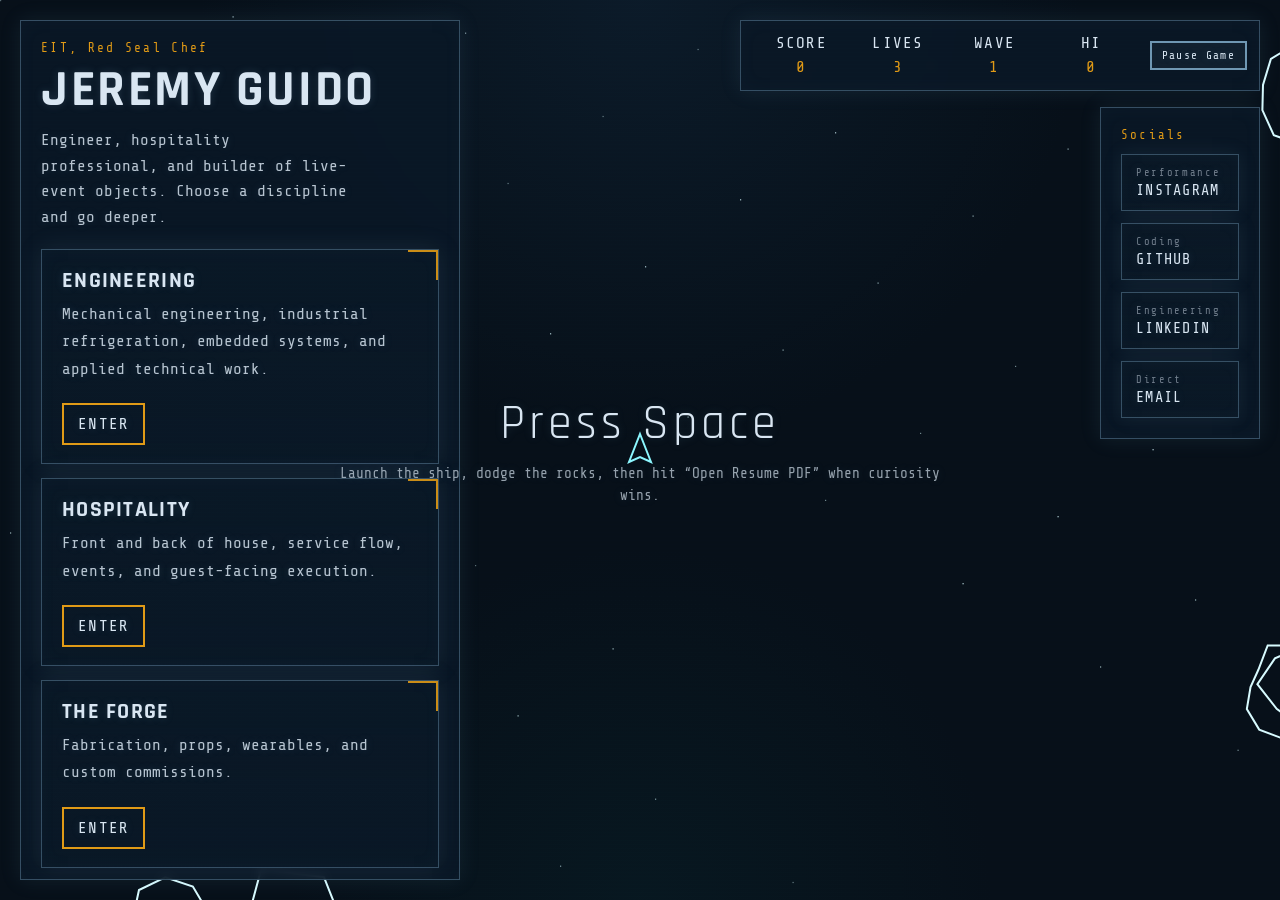
==== commit d54b7d78: "Agent update: Main website overhaul [2026-05-05 18:19] Co-Authored-By: Claude Sonnet 4.6 <noreply@an" ====
--- a/index.html
+++ b/index.html
@@ -98,6 +98,12 @@
     <div>Press Space</div>
   </div>
 
-  <script src="./assets/js/asteroids.js"></script>
+  <script>
+    if (!window.matchMedia("(max-width: 980px)").matches) {
+      var s = document.createElement("script");
+      s.src = "./assets/js/asteroids.js";
+      document.body.appendChild(s);
+    }
+  </script>
 </body>
 </html>
--- a/assets/css/page-index.css
+++ b/assets/css/page-index.css
@@ -221,6 +221,8 @@
     border-color var(--transition-ui);
 }
 
+/* implement thehospitality and engineering .css files */
+
 .discipline-card:hover .btn.alt {
   background: var(--color-amber);
   color: var(--color-bg);
@@ -329,4 +331,9 @@
   .contact-panel {
     display: none;
   }
+
+  #game,
+  .center-message {
+    display: none;
+  }
 }
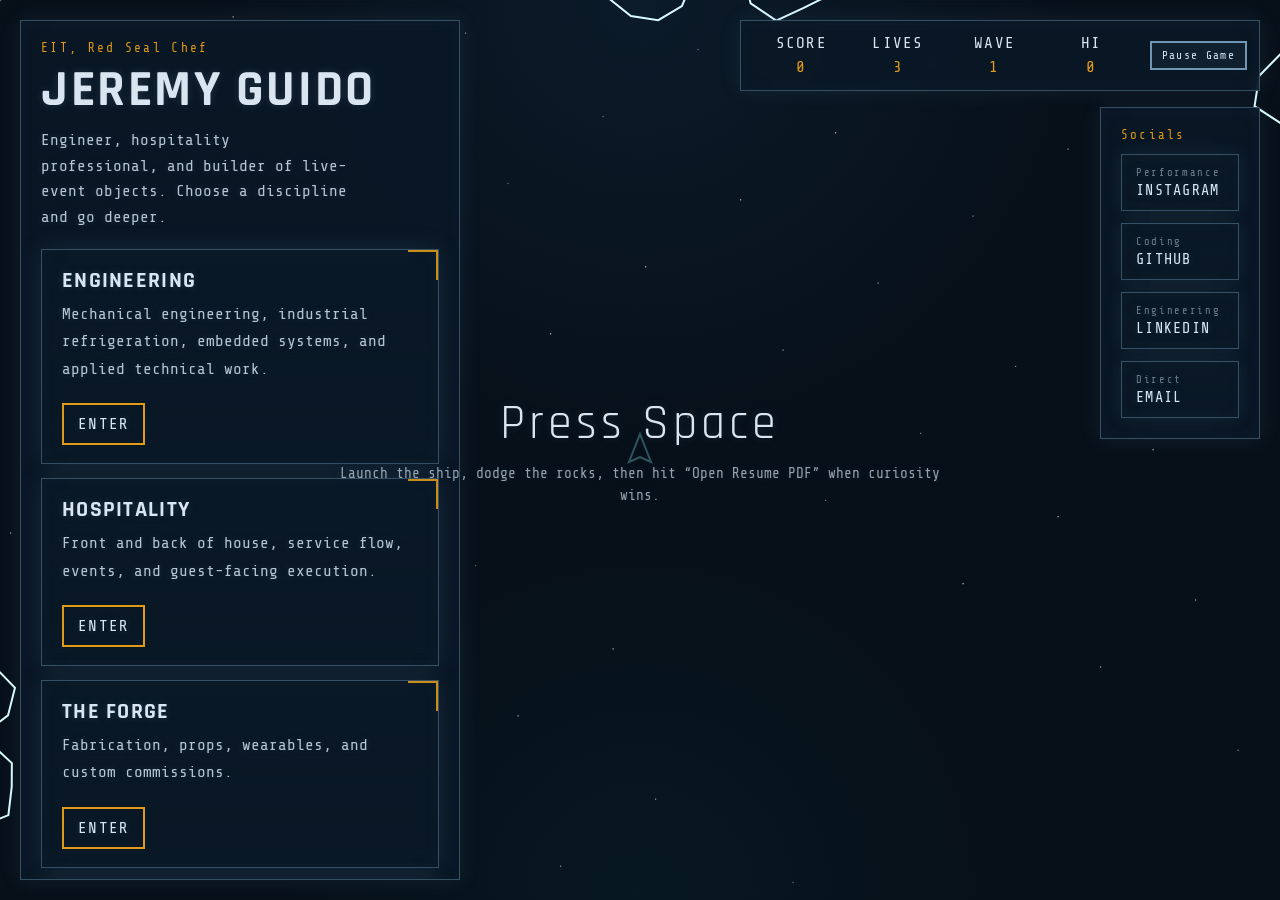
==== commit 00a80a7a: "T0+T1: Phase 0 decisions recorded; LAB section scaffold complete - docs/DECISIONS.md: Phase 0 Q&A, a" ====
--- a/index.html
+++ b/index.html
@@ -50,6 +50,14 @@
             Fabrication, props, wearables, and custom commissions.
           </p>
           <a class="btn alt" href="./forge/forge.html">ENTER</a>
+        </article>
+
+        <article class="discipline-card lab">
+          <h2>THE LAB</h2>
+          <p>
+            Interactive physics simulations and control theory demonstrations. Pendulum dynamics, PID tuning, LQR control.
+          </p>
+          <a class="btn alt" href="./lab/lab.html">ENTER</a>
         </article>
       </div>
 
